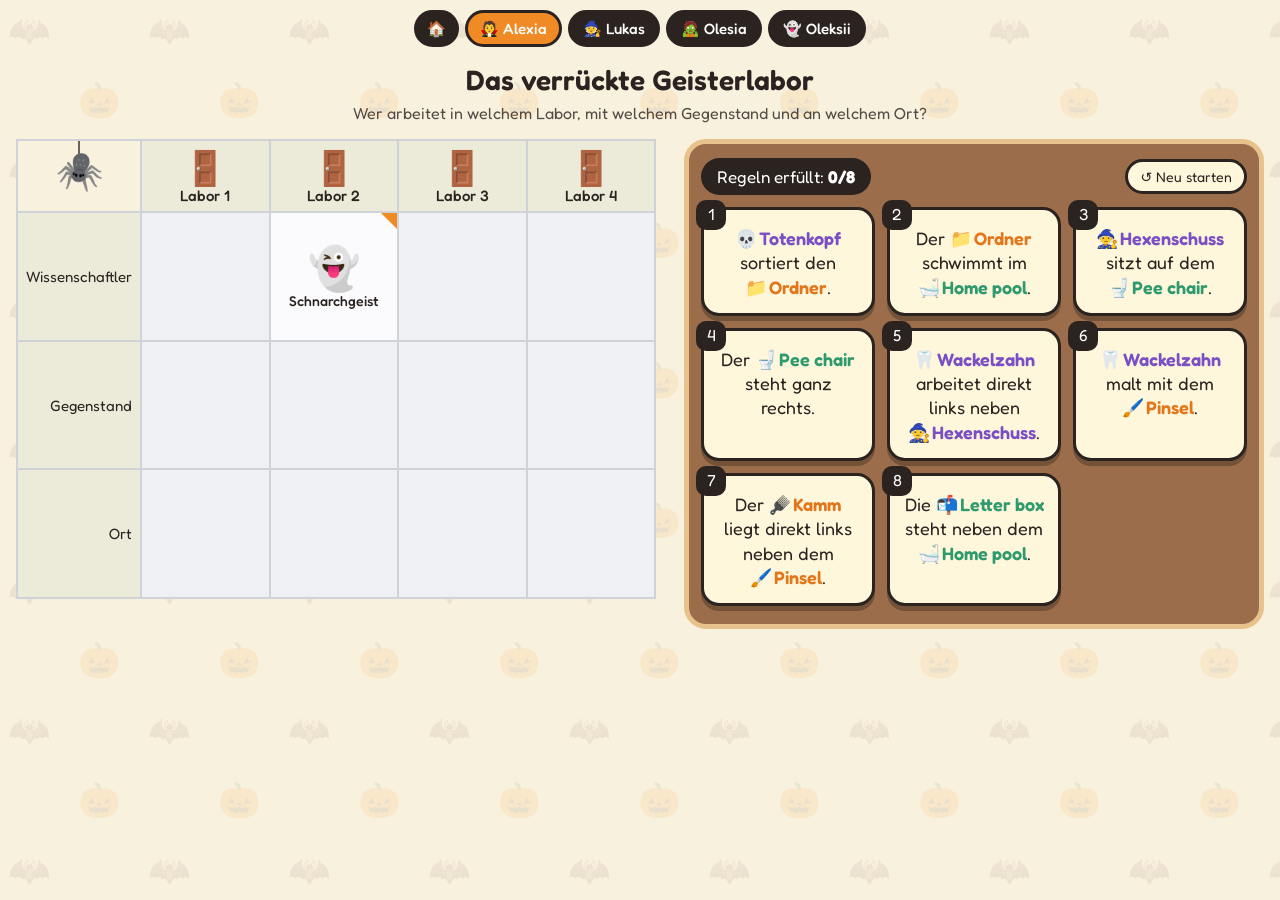
==== alexia.html @ 40b04e19 "Oleksii: new tips, Hirnschmalz and Würfel pre-placed, key in column 1 Pages whose tips are long show" ====
<!doctype html>
<html lang="de">
  <head>
    <meta charset="utf-8" />
    <meta name="viewport" content="width=device-width, initial-scale=1" />
    <title>Rätsel – Alexia</title>
    <link
      rel="stylesheet"
      href="https://fonts.googleapis.com/css2?family=Fredoka:wght@400;500;600&display=swap"
    />
    <link rel="stylesheet" href="css/game.css?v=a1e9c196" />
    <script src="js/menu.js?v=730d5bbb"></script>
    <script src="js/engine.js?v=ef698626"></script>
  </head>
  <body>
    <nav id="menu" class="menu"></nav>
    <main id="game"></main>
    <script>
      const R = LogicGame.rules;
      LogicGame.start({
        id: 'alexia',
        title: 'Das verrückte Geisterlabor',
        intro:
          'Wer arbeitet in welchem Labor, mit welchem Gegenstand ' +
          'und an welchem Ort?',

        // Columns (positions from left to right).
        // "links"/"rechts" in the rules refers to these.
        columns: [
          { label: 'Labor 1', icon: '🚪' },
          { label: 'Labor 2', icon: '🚪' },
          { label: 'Labor 3', icon: '🚪' },
          { label: 'Labor 4', icon: '🚪' },
        ],

        // Rows: every row needs exactly one item per column.
        // Names must be unique. A "|" marks where a long name may wrap
        // (e.g. 'Schrecke|schnecke'); rules use the name without it.
        rows: [
          {
            label: 'Wissenschaftler',
            items: [
              { name: 'Toten|kopf', icon: '💀' },
              { name: 'Schnarch|geist', icon: '👻' },
              { name: 'Wackel|zahn', icon: '🦷' },
              { name: 'Hexen|schuss', icon: '🧙' },
            ],
          },
          {
            label: 'Gegenstand',
            items: [
              { name: 'Ordner', icon: '📁' },
              { name: 'Kamm', icon: '🪮' },
              { name: 'Pinsel', icon: '🖌️' },
              { name: 'Spiegel', icon: '🪞' },
            ],
          },
          {
            label: 'Ort',
            items: [
              { name: 'Home pool', icon: '🛁' },
              { name: 'Letter box', icon: '📬' },
              { name: 'Clothes house', icon: '👗' },
              { name: 'Pee chair', icon: '🚽' },
            ],
          },
        ],

        // Already placed when the game starts: [name, column number].
        given: [['Schnarchgeist', 2]],

        // Rules: text for the kids + check.
        // Item names in the text get highlighted automatically.
        // Helpers: same, notSame, leftOf, rightOf, directlyLeftOf,
        //          directlyRightOf, nextTo, notNextTo, inColumn, notInColumn,
        //          atEdge, notAtEdge, between, all, any, not
        // Custom:  check: s => s.col('Kamm') > 2
        rules: [
          {
            text: 'Totenkopf sortiert den Ordner.',
            check: R.same('Totenkopf', 'Ordner'),
          },
          {
            text: 'Der Ordner schwimmt im Home pool.',
            check: R.same('Ordner', 'Home pool'),
          },
          {
            text: 'Hexenschuss sitzt auf dem Pee chair.',
            check: R.same('Hexenschuss', 'Pee chair'),
          },
          {
            text: 'Der Pee chair steht ganz rechts.',
            check: R.inColumn('Pee chair', 4),
          },
          {
            text: 'Wackelzahn arbeitet direkt links neben Hexenschuss.',
            check: R.directlyLeftOf('Wackelzahn', 'Hexenschuss'),
          },
          {
            text: 'Wackelzahn malt mit dem Pinsel.',
            check: R.same('Wackelzahn', 'Pinsel'),
          },
          {
            text: 'Der Kamm liegt direkt links neben dem Pinsel.',
            check: R.directlyLeftOf('Kamm', 'Pinsel'),
          },
          {
            text: 'Die Letter box steht neben dem Home pool.',
            check: R.nextTo('Letter box', 'Home pool'),
          },
        ],

        // Creature in the top-left cell: spider, bat, pumpkin or ghost.
        mascot: 'spider',

        // Scientist whose column is the key for the next puzzle. It blinks
        // when the puzzle is solved; the sentence is shown in the
        // completion box (tools/check.js checks it matches the column).
        keyColumn: 'Wackelzahn',
        keySentence: 'Wackelzahn malt mit dem Pinsel im Clothes house.',

        winEmoji: '🧪',
        winTitle: 'Rätsel gelöst!',
        winMessage: 'Toll gemacht! Das Abenteuer geht weiter …',
      });
    </script>
  </body>
</html>
---- css/game.css ----
:root {
  --ink: #2b2320;
  --bg: #f8f1de;
  --cream: #fff7dc;
  --cell: #eef0f3;
  --cell-line: #cfd2d6;
  --head: #ecead9;
  --blue: #5b9ee6;
  --blue-soft: #cfe3fa;
  --drawer: #9b6d4a;
  --drawer-edge: #e7c28c;
  --green: #c8f0a6;
  --green-ink: #4d8a2a;
  --red: #e34b4b;
  --orange: #f08a24;
  --purple: #7a4fc4;
  --c0: #7a4fc4;
  --c1: #e2761b;
  --c2: #2f9a6e;
  --c3: #2f7bd0;
  --c4: #c23c7a;
}

* {
  box-sizing: border-box;
}

html {
  -webkit-text-size-adjust: 100%;
}

body {
  margin: 0;
  min-height: 100vh;
  font-family: 'Fredoka', 'Nunito', 'Segoe UI', system-ui, sans-serif;
  color: var(--ink);
  background-color: var(--bg);
  background-image: url('bg.svg');
  -webkit-tap-highlight-color: transparent;
}

button {
  font-family: inherit;
  color: inherit;
}

/* ---------- menu ---------- */
.menu {
  display: flex;
  gap: 6px;
  justify-content: center;
  flex-wrap: wrap;
  padding: 10px 12px;
}
.menu-link {
  display: inline-flex;
  align-items: center;
  gap: 4px;
  padding: 6px 12px;
  border-radius: 999px;
  background: var(--ink);
  color: #fff;
  text-decoration: none;
  font-weight: 500;
  font-size: 15px;
  border: 3px solid var(--ink);
}
.menu-link.active {
  background: var(--orange);
}
.menu-link.home {
  padding: 6px 10px;
}

/* ---------- home ---------- */
.home-main {
  max-width: 560px;
  margin: 0 auto;
  padding: 48px 16px;
  text-align: center;
}
.home-emoji {
  font-size: 84px;
  animation: bob 2.4s ease-in-out infinite;
}
.home-title {
  font-size: 40px;
  margin: 8px 0 4px;
  font-weight: 600;
}
.home-sub {
  font-size: 20px;
  margin: 0 0 28px;
  opacity: 0.75;
}
.kid-picker {
  display: grid;
  grid-template-columns: repeat(2, 1fr);
  gap: 16px;
}
.pick {
  display: flex;
  flex-direction: column;
  align-items: center;
  gap: 6px;
  padding: 22px 12px;
  background: var(--cream);
  border: 4px solid var(--ink);
  border-radius: 22px;
  box-shadow: 0 6px 0 var(--ink);
  text-decoration: none;
  color: var(--ink);
  transition:
    transform 0.12s,
    box-shadow 0.12s;
}
.pick:active {
  transform: translateY(4px);
  box-shadow: 0 2px 0 var(--ink);
}
.pick-icon {
  font-size: 56px;
}
.pick-name {
  font-size: 22px;
  font-weight: 600;
}

@keyframes bob {
  50% {
    transform: translateY(-8px) rotate(-4deg);
  }
}

/* ---------- game ---------- */
#game {
  max-width: 640px;
  margin: 0 auto;
  padding: 0 16px 40px;
}
.game-head {
  text-align: center;
  margin: 6px 0 16px;
}
.game-title {
  font-size: 28px;
  font-weight: 600;
  margin: 0;
}
.game-intro {
  margin: 6px 0 0;
  font-size: 16px;
  opacity: 0.8;
}

.config-warning {
  background: #ffe1e1;
  border: 3px solid var(--red);
  border-radius: 14px;
  padding: 10px 14px;
  margin-bottom: 14px;
  font-size: 15px;
}

.board-wrap {
  position: relative;
}
.board {
  display: grid;
  border: 2px solid var(--cell-line);
  background: var(--cell-line);
  gap: 2px;
}
.corner {
  position: relative;
  overflow: hidden;
  background: var(--bg);
  cursor: pointer;
}

/* ---------- mascot in the top-left cell (one preset per kid) ---------- */
.mascot {
  position: absolute;
  left: 50%;
  top: 50%;
  width: 44px;
  margin: -22px 0 0 -22px;
  display: flex;
  flex-direction: column;
  align-items: center;
}
.mascot-icon {
  font-size: 38px;
  line-height: 1;
}
.boo {
  position: absolute;
  top: 8px;
  left: 6px;
  z-index: 1;
  padding: 2px 8px;
  border: 2px solid var(--ink);
  border-radius: 10px;
  background: #fff;
  font-weight: 600;
  font-size: 15px;
  opacity: 0;
  transform: scale(0.3);
  pointer-events: none;
}
.corner.scare .boo {
  animation: boo 1.4s ease-out;
}
@keyframes boo {
  0% {
    opacity: 0;
    transform: scale(0.3);
  }
  20%,
  75% {
    opacity: 1;
    transform: scale(1) rotate(-6deg);
  }
  100% {
    opacity: 0;
    transform: scale(0.8);
  }
}

/* Spider: hangs on a thread, swings, climbs; click = drop + wiggle */
.mascot-spider .mascot {
  top: 0;
  margin-top: 0;
  transform-origin: top center;
  animation: spider-swing 3.2s ease-in-out infinite;
}
.mascot-thread {
  display: none;
}
.mascot-spider .mascot-thread {
  display: block;
  width: 2px;
  height: 14px;
  background: #6b6259;
  animation: spider-yoyo 5s ease-in-out infinite;
}
.mascot-spider .mascot-icon {
  margin-top: -4px;
}
.mascot-spider.scare .mascot-thread {
  animation: spider-drop 1.4s cubic-bezier(0.2, 1.5, 0.4, 1);
}
.mascot-spider.scare .mascot {
  animation: spider-wiggle 0.25s linear 4;
}
@keyframes spider-swing {
  0%,
  100% {
    transform: rotate(-10deg);
  }
  50% {
    transform: rotate(10deg);
  }
}
@keyframes spider-yoyo {
  0%,
  100% {
    height: 6px;
  }
  50% {
    height: 26px;
  }
}
@keyframes spider-drop {
  0% {
    height: 6px;
  }
  25%,
  75% {
    height: 34px;
  }
  100% {
    height: 14px;
  }
}
@keyframes spider-wiggle {
  0%,
  100% {
    transform: rotate(0);
  }
  25% {
    transform: rotate(-18deg);
  }
  75% {
    transform: rotate(18deg);
  }
}

/* Bat: flaps and flies loops; click = somersault */
.mascot-bat .mascot {
  animation: bat-fly 4.5s ease-in-out infinite;
}
.mascot-bat .mascot-icon {
  animation: bat-flap 0.3s ease-in-out infinite alternate;
}
.mascot-bat.scare .mascot {
  animation: bat-flip 0.9s ease-in-out;
}
@keyframes bat-fly {
  0%,
  100% {
    transform: translate(-30px, 6px) rotate(-10deg);
  }
  25% {
    transform: translate(0, -14px) rotate(8deg);
  }
  50% {
    transform: translate(30px, 6px) rotate(10deg);
  }
  75% {
    transform: translate(0, 14px) rotate(-8deg);
  }
}
@keyframes bat-flap {
  from {
    transform: scaleY(1);
  }
  to {
    transform: scaleY(0.6);
  }
}
@keyframes bat-flip {
  0% {
    transform: translate(0, 0) rotate(0) scale(1);
  }
  50% {
    transform: translate(0, -18px) rotate(180deg) scale(1.3);
  }
  100% {
    transform: translate(0, 0) rotate(360deg) scale(1);
  }
}

/* Pumpkin: hides at the bottom edge and peeks up; click = big jump */
.mascot-pumpkin .mascot {
  top: auto;
  bottom: 0;
  margin-top: 0;
  transform-origin: bottom center;
  animation: pumpkin-peek 5s ease-in-out infinite;
}
.mascot-pumpkin.scare .mascot {
  animation: pumpkin-jump 1.2s ease-out;
}
@keyframes pumpkin-peek {
  0%,
  35%,
  100% {
    transform: translateY(70%);
  }
  45% {
    transform: translateY(-4px) rotate(-8deg);
  }
  55% {
    transform: translateY(-4px) rotate(8deg);
  }
  65% {
    transform: translateY(-4px) rotate(0);
  }
  75% {
    transform: translateY(70%);
  }
}
@keyframes pumpkin-jump {
  0% {
    transform: translateY(70%);
  }
  30% {
    transform: translateY(-30px) rotate(-12deg);
  }
  55% {
    transform: translateY(-2px) scale(1.25, 0.75);
  }
  70% {
    transform: translateY(-10px) scale(0.9, 1.1);
  }
  85% {
    transform: translateY(-2px) scale(1);
  }
  100% {
    transform: translateY(70%);
  }
}

/* Ghost: floats and fades; click = swells and spins */
.mascot-ghost .mascot {
  animation: ghost-float 3.6s ease-in-out infinite;
}
.mascot-ghost.scare .mascot {
  animation: ghost-spook 1.2s ease-in-out;
}
@keyframes ghost-float {
  0%,
  100% {
    transform: translate(-12px, 8px);
    opacity: 0.35;
  }
  50% {
    transform: translate(12px, -10px);
    opacity: 1;
  }
}
@keyframes ghost-spook {
  0% {
    transform: scale(1);
    opacity: 1;
  }
  40% {
    transform: scale(1.6) rotate(20deg);
  }
  70% {
    transform: scale(1.6) rotate(-20deg);
  }
  100% {
    transform: scale(1) rotate(0);
    opacity: 1;
  }
}

.col-head {
  background: var(--head);
  display: flex;
  flex-direction: column;
  align-items: center;
  justify-content: flex-end;
  padding: 8px 2px 6px;
  text-align: center;
}
.col-icon {
  font-size: 34px;
  line-height: 1.1;
}
.col-label {
  font-size: 15px;
  font-weight: 500;
}
.row-head {
  background: var(--head);
  display: flex;
  align-items: center;
  justify-content: flex-end;
  padding: 6px 8px;
  font-size: 15px;
  text-align: right;
  word-break: break-word;
  hyphens: auto;
}
.cell {
  position: relative;
  aspect-ratio: 1 / 1;
  min-height: 64px;
  border: 0;
  padding: 2px;
  background: var(--cell);
  cursor: pointer;
  display: flex;
  align-items: center;
  justify-content: center;
}
.cell:not(.filled):hover {
  background: #e3e8ef;
}
.cell.filled {
  cursor: default;
  background: #fbfbfd;
}
.cell.selected {
  background: var(--blue-soft);
  outline: 4px solid var(--blue);
  outline-offset: -4px;
  z-index: 2;
}
.cell.given::after {
  content: '';
  position: absolute;
  top: 0;
  right: 0;
  border-style: solid;
  border-width: 0 16px 16px 0;
  border-color: transparent var(--orange) transparent transparent;
}
.cell.shake {
  animation: shake 0.45s;
}

.piece {
  display: flex;
  flex-direction: column;
  align-items: center;
  gap: 2px;
  min-width: 0;
}
.piece.pop {
  animation: pop 0.45s cubic-bezier(0.2, 1.6, 0.4, 1);
}
.piece-icon {
  font-size: clamp(26px, 8vw, 42px);
  line-height: 1.1;
}
.piece-name {
  font-size: 15px;
  font-weight: 500;
  text-align: center;
  line-height: 1.1;
  max-width: 100%;
  hyphens: manual;
  overflow-wrap: anywhere;
}
.piece-name.small {
  font-size: clamp(11px, 3vw, 14px);
}

/* ---------- popup ---------- */
.popup {
  position: absolute;
  z-index: 10;
  background: var(--blue);
  border-radius: 18px;
  padding: 8px;
  box-shadow: 0 10px 24px rgba(0, 0, 0, 0.25);
  max-width: 100%;
  opacity: 0;
  transform: translateY(-6px) scale(0.96);
  transition:
    opacity 0.15s,
    transform 0.15s;
}
.popup.above {
  transform: translateY(6px) scale(0.96);
}
.popup.open {
  opacity: 1;
  transform: none;
}
.popup-arrow {
  position: absolute;
  top: -12px;
  width: 0;
  height: 0;
  margin-left: -14px;
  border-left: 14px solid transparent;
  border-right: 14px solid transparent;
  border-bottom: 14px solid var(--blue);
}
.popup.above .popup-arrow {
  top: auto;
  bottom: -12px;
  border-bottom: 0;
  border-top: 14px solid var(--blue);
}
.popup-tiles {
  display: flex;
  flex-wrap: wrap;
  gap: 8px;
  justify-content: center;
}
.tile {
  position: relative;
  width: 96px;
  min-height: 96px;
  padding: 8px 5px;
  background: var(--cream);
  border: 3px solid var(--ink);
  border-radius: 14px;
  cursor: pointer;
  display: flex;
  flex-direction: column;
  align-items: center;
  justify-content: center;
  gap: 4px;
  transition: transform 0.1s;
}
.tile:not(:disabled):hover {
  transform: translateY(-2px);
}
.tile:not(:disabled):active {
  transform: scale(0.95);
}
.tile.wrong {
  background: #ffc9c9;
  border-color: var(--red);
  animation: shake 0.5s;
}
.tile.crossed {
  opacity: 0.45;
  cursor: not-allowed;
}
.tile.crossed::after {
  content: '✕';
  position: absolute;
  inset: 0;
  display: flex;
  align-items: center;
  justify-content: center;
  font-size: 64px;
  color: var(--red);
  font-weight: 600;
}

/* ---------- rules drawer ---------- */
.drawer {
  margin-top: 26px;
  background: var(--drawer);
  border: 5px solid var(--drawer-edge);
  border-radius: 22px;
  padding: 14px 12px 18px;
}
.drawer-bar {
  display: flex;
  align-items: center;
  justify-content: space-between;
  gap: 10px;
  margin-bottom: 12px;
}
.rule-counter {
  background: var(--ink);
  color: #fff;
  border-radius: 999px;
  padding: 8px 16px;
  font-size: 17px;
}
.reset-btn {
  background: var(--cream);
  border: 3px solid var(--ink);
  border-radius: 999px;
  padding: 6px 12px;
  font-size: 14px;
  cursor: pointer;
}
.rules {
  display: grid;
  grid-template-columns: repeat(auto-fill, minmax(170px, 1fr));
  gap: 12px;
}
.rules.long {
  grid-template-columns: repeat(auto-fill, minmax(240px, 1fr));
}
.rules.long .rule {
  font-size: 16px;
  padding: 14px 12px 12px;
}
.rule {
  position: relative;
  background: var(--cream);
  border: 3px solid var(--ink);
  border-radius: 18px;
  box-shadow: 0 5px 0 rgba(0, 0, 0, 0.25);
  padding: 16px 12px 14px;
  font-size: 18px;
  line-height: 1.35;
  text-align: center;
}
.rule-num {
  position: absolute;
  top: -10px;
  left: -8px;
  width: 30px;
  height: 30px;
  border-radius: 10px;
  background: var(--ink);
  color: #fff;
  font-size: 16px;
  display: flex;
  align-items: center;
  justify-content: center;
}
.rule-check {
  display: none;
  position: absolute;
  top: -14px;
  right: -6px;
  font-size: 30px;
  font-weight: 600;
  color: var(--green-ink);
  text-shadow:
    0 0 3px #fff,
    0 0 3px #fff;
}
/* Image icons scale with the text like emoji do. */
.icon-img {
  display: inline-block;
  width: 1.15em;
  height: 1.15em;
  vertical-align: -0.2em;
}
.tag {
  font-weight: 600;
  hyphens: manual;
}
.tag-icon {
  margin-right: 2px;
}
.tag.c0 {
  color: var(--c0);
}
.tag.c1 {
  color: var(--c1);
}
.tag.c2 {
  color: var(--c2);
}
.tag.c3 {
  color: var(--c3);
}
.tag.c4 {
  color: var(--c4);
}

.rule.met {
  background: var(--green);
  border-color: #7fc651;
}
.rule.met .rule-text {
  opacity: 0.55;
  text-decoration: line-through;
  text-decoration-thickness: 2px;
}
.rule.met .rule-check {
  display: block;
}
.rule.met .rule-num {
  background: var(--green-ink);
}
.rule.just-met {
  animation: pop 0.5s cubic-bezier(0.2, 1.6, 0.4, 1);
}

.rule.violated {
  background: #ffd1d1;
  border-color: var(--red);
  box-shadow:
    0 0 0 5px rgba(227, 75, 75, 0.45),
    0 5px 0 rgba(0, 0, 0, 0.25);
  animation: shake 0.5s 2;
}
.rule.violated .rule-num {
  background: var(--red);
}

/* ---------- toast ---------- */
.toast {
  position: fixed;
  left: 50%;
  bottom: 20px;
  z-index: 50;
  max-width: calc(100% - 32px);
  transform: translate(-50%, calc(100% + 40px));
  visibility: hidden;
  background: var(--ink);
  color: #fff;
  padding: 12px 18px;
  border-radius: 16px;
  font-size: 17px;
  text-align: center;
  transition:
    transform 0.3s cubic-bezier(0.2, 1.4, 0.4, 1),
    visibility 0.3s;
  pointer-events: none;
}
.toast.show {
  transform: translate(-50%, 0);
  visibility: visible;
}

/* ---------- win ---------- */
.win-overlay {
  position: fixed;
  inset: 0;
  z-index: 60;
  background: rgba(30, 16, 40, 0.6);
  display: flex;
  align-items: center;
  justify-content: center;
  padding: 16px;
  animation: fade 0.3s;
}
.win-box {
  background: var(--cream);
  border: 4px solid var(--ink);
  border-radius: 26px;
  box-shadow: 0 8px 0 var(--ink);
  position: relative;
  padding: 24px 22px;
  max-width: 420px;
  text-align: center;
  animation: pop 0.5s cubic-bezier(0.2, 1.6, 0.4, 1);
}
.win-emoji {
  font-size: 72px;
  animation: bob 2s ease-in-out infinite;
}
.win-box h2 {
  margin: 6px 0;
  font-size: 30px;
}
.win-box p {
  font-size: 20px;
  margin: 8px 0 4px;
}
.win-close {
  position: absolute;
  top: 10px;
  right: 10px;
  width: 40px;
  height: 40px;
  border-radius: 50%;
  background: var(--orange);
  color: #fff;
  border: 3px solid var(--ink);
  font-size: 18px;
  font-weight: 600;
  line-height: 1;
  cursor: pointer;
  display: flex;
  align-items: center;
  justify-content: center;
}
/* Key column: blinks golden when the puzzle is solved */
.cell.key-blink,
.col-head.key-blink {
  animation: key-blink 0.65s ease-in-out 4;
}
@keyframes key-blink {
  50% {
    background: #ffd84d;
    box-shadow: inset 0 0 0 4px var(--orange);
  }
}
.key-box {
  margin: 14px 0 4px;
  padding: 10px 14px;
  background: #fff3c4;
  border: 3px dashed var(--orange);
  border-radius: 16px;
}
.key-title {
  font-weight: 600;
  font-size: 17px;
  margin-bottom: 6px;
}
.key-sentence {
  font-size: 19px;
  line-height: 1.4;
}
.confetti {
  position: fixed;
  top: -60px;
  z-index: 70;
  pointer-events: none;
  animation: fall linear forwards;
}

@keyframes shake {
  0%,
  100% {
    transform: translateX(0);
  }
  20% {
    transform: translateX(-8px) rotate(-2deg);
  }
  40% {
    transform: translateX(7px) rotate(2deg);
  }
  60% {
    transform: translateX(-5px);
  }
  80% {
    transform: translateX(4px);
  }
}
@keyframes pop {
  0% {
    transform: scale(0.4);
    opacity: 0;
  }
  100% {
    transform: scale(1);
    opacity: 1;
  }
}
@keyframes fade {
  from {
    opacity: 0;
  }
}
@keyframes fall {
  to {
    transform: translateY(calc(100vh + 120px)) rotate(540deg);
  }
}

/* Wide screens: rules to the right of the board,
   so both are visible without scrolling. */
@media (min-width: 1000px) {
  #game {
    max-width: 1280px;
  }
  .play {
    display: grid;
    grid-template-columns: minmax(480px, 640px) minmax(360px, 1fr);
    gap: 28px;
    align-items: start;
  }
  .drawer {
    margin-top: 0;
    position: sticky;
    top: 12px;
    max-height: calc(100vh - 24px);
    overflow-y: auto;
  }
}

@media (max-width: 480px) {
  .tile {
    width: 78px;
    min-height: 80px;
  }
  .rule {
    font-size: 16px;
  }
  .rules {
    grid-template-columns: repeat(2, 1fr);
  }
  .row-head {
    font-size: 12px;
    padding: 4px;
  }
  .col-label {
    font-size: 12px;
  }
  .col-icon {
    font-size: 26px;
  }
}
@media (prefers-reduced-motion: reduce) {
  *,
  *::before,
  *::after {
    animation-duration: 0.01ms !important;
    transition-duration: 0.01ms !important;
  }
}
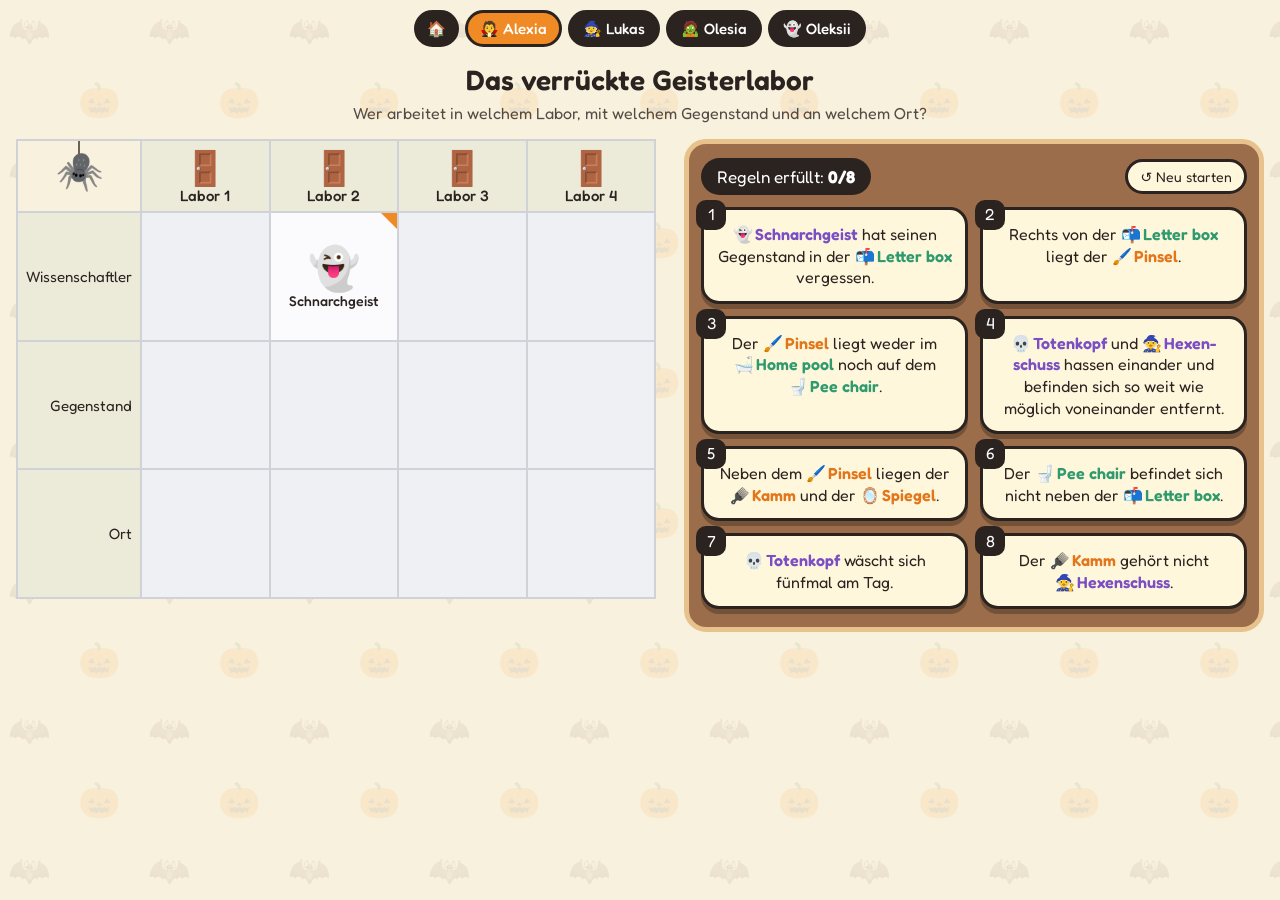
==== commit ef0a75e9: "Alexia: new tips and key in column 1 (Totenkopf) Also use the wider two-column rule cards from an av" ====
--- a/alexia.html
+++ b/alexia.html
@@ -10,7 +10,7 @@
     />
     <link rel="stylesheet" href="css/game.css?v=a1e9c196" />
     <script src="js/menu.js?v=730d5bbb"></script>
-    <script src="js/engine.js?v=ef698626"></script>
+    <script src="js/engine.js?v=9b480f06"></script>
   </head>
   <body>
     <nav id="menu" class="menu"></nav>
@@ -77,36 +77,49 @@
         // Custom:  check: s => s.col('Kamm') > 2
         rules: [
           {
-            text: 'Totenkopf sortiert den Ordner.',
-            check: R.same('Totenkopf', 'Ordner'),
+            text:
+              'Schnarchgeist hat seinen Gegenstand in der Letter box ' +
+              'vergessen.',
+            check: R.same('Schnarchgeist', 'Letter box'),
           },
           {
-            text: 'Der Ordner schwimmt im Home pool.',
-            check: R.same('Ordner', 'Home pool'),
+            text: 'Rechts von der Letter box liegt der Pinsel.',
+            check: R.directlyRightOf('Pinsel', 'Letter box'),
           },
           {
-            text: 'Hexenschuss sitzt auf dem Pee chair.',
-            check: R.same('Hexenschuss', 'Pee chair'),
+            text: 'Der Pinsel liegt weder im Home pool noch auf dem Pee chair.',
+            check: R.all(
+              R.notSame('Pinsel', 'Home pool'),
+              R.notSame('Pinsel', 'Pee chair'),
+            ),
           },
           {
-            text: 'Der Pee chair steht ganz rechts.',
-            check: R.inColumn('Pee chair', 4),
+            text:
+              'Totenkopf und Hexenschuss hassen einander und befinden sich ' +
+              'so weit wie möglich voneinander entfernt.',
+            // One in the first column, the other in the last.
+            check: s =>
+              Math.abs(s.col('Totenkopf') - s.col('Hexenschuss')) === 3,
           },
           {
-            text: 'Wackelzahn arbeitet direkt links neben Hexenschuss.',
-            check: R.directlyLeftOf('Wackelzahn', 'Hexenschuss'),
+            text: 'Neben dem Pinsel liegen der Kamm und der Spiegel.',
+            check: R.all(
+              R.nextTo('Kamm', 'Pinsel'),
+              R.nextTo('Spiegel', 'Pinsel'),
+            ),
           },
           {
-            text: 'Wackelzahn malt mit dem Pinsel.',
-            check: R.same('Wackelzahn', 'Pinsel'),
+            text: 'Der Pee chair befindet sich nicht neben der Letter box.',
+            check: R.notNextTo('Pee chair', 'Letter box'),
           },
           {
-            text: 'Der Kamm liegt direkt links neben dem Pinsel.',
-            check: R.directlyLeftOf('Kamm', 'Pinsel'),
+            text: 'Totenkopf wäscht sich fünfmal am Tag.',
+            // He is at the Home pool (the bathtub).
+            check: R.same('Totenkopf', 'Home pool'),
           },
           {
-            text: 'Die Letter box steht neben dem Home pool.',
-            check: R.nextTo('Letter box', 'Home pool'),
+            text: 'Der Kamm gehört nicht Hexenschuss.',
+            check: R.notSame('Kamm', 'Hexenschuss'),
           },
         ],
 
@@ -116,8 +129,8 @@
         // Scientist whose column is the key for the next puzzle. It blinks
         // when the puzzle is solved; the sentence is shown in the
         // completion box (tools/check.js checks it matches the column).
-        keyColumn: 'Wackelzahn',
-        keySentence: 'Wackelzahn malt mit dem Pinsel im Clothes house.',
+        keyColumn: 'Totenkopf',
+        keySentence: 'Totenkopf sortiert den Ordner im Home pool.',
 
         winEmoji: '🧪',
         winTitle: 'Rätsel gelöst!',
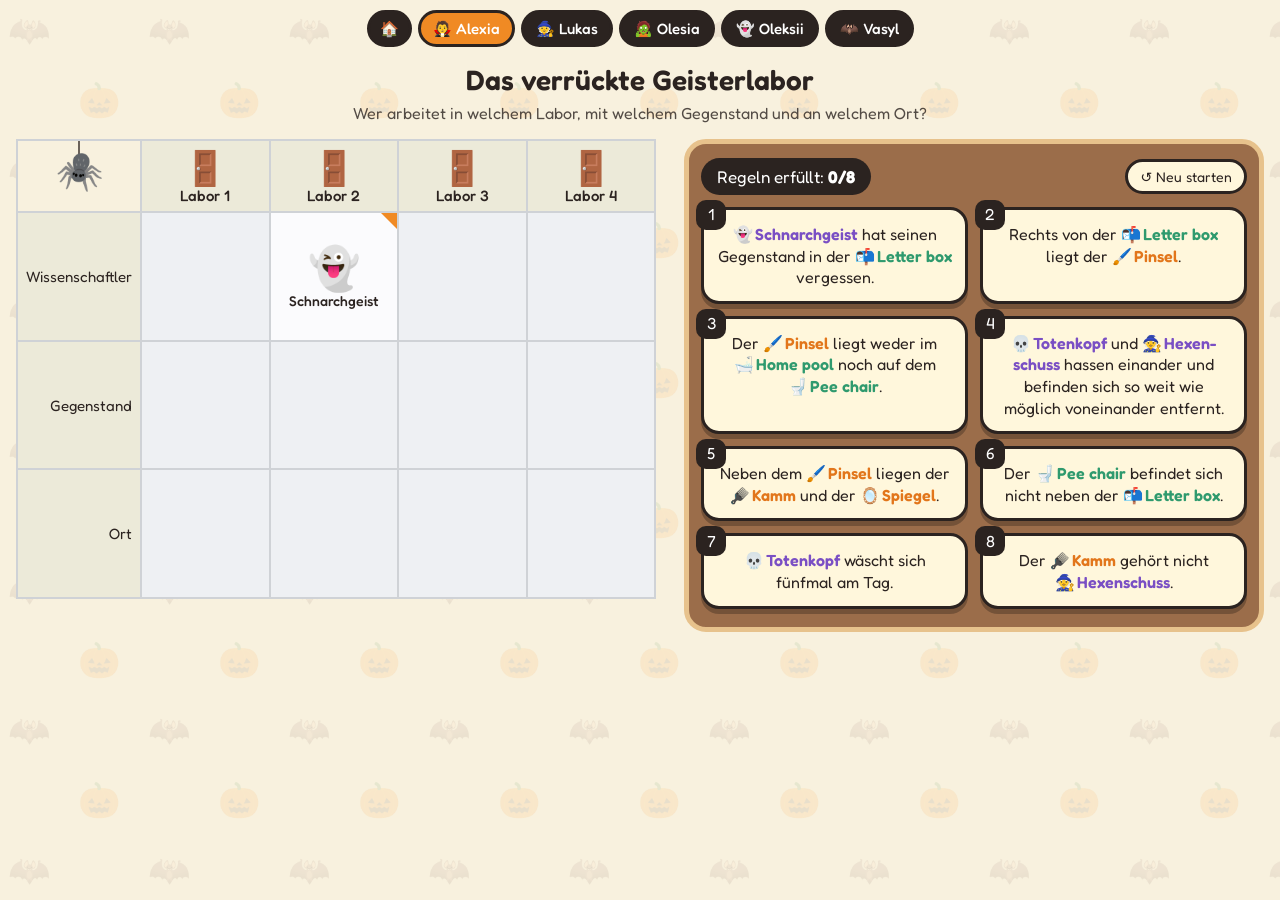
==== commit 4ca3851f: "Vasyl: seven picture puzzles without any text A new picture-only game for a kid who doesn't read or " ====
--- a/alexia.html
+++ b/alexia.html
@@ -8,9 +8,9 @@
       rel="stylesheet"
       href="https://fonts.googleapis.com/css2?family=Fredoka:wght@400;500;600&display=swap"
     />
-    <link rel="stylesheet" href="css/game.css?v=a1e9c196" />
-    <script src="js/menu.js?v=730d5bbb"></script>
-    <script src="js/engine.js?v=9b480f06"></script>
+    <link rel="stylesheet" href="css/game.css?v=d6938d17" />
+    <script src="js/menu.js?v=20f97f17"></script>
+    <script src="js/engine.js?v=a213caec"></script>
   </head>
   <body>
     <nav id="menu" class="menu"></nav>
--- a/css/game.css
+++ b/css/game.css
@@ -467,6 +467,49 @@
   align-items: center;
   justify-content: center;
 }
+/* Last empty cell of a row: golden sparkles twinkle now and then */
+.sparkle {
+  position: absolute;
+  z-index: 1;
+  color: #f5b301;
+  line-height: 1;
+  pointer-events: none;
+  transform: translate(-50%, -50%) scale(0);
+  filter: drop-shadow(0 0 2px #fff3b0) drop-shadow(0 0 6px #ffc61a);
+  animation: twinkle 1.1s ease-in-out forwards;
+}
+@keyframes twinkle {
+  0% {
+    transform: translate(-50%, -50%) scale(0) rotate(0deg);
+    opacity: 0;
+  }
+  45% {
+    transform: translate(-50%, -50%) scale(1) rotate(45deg);
+    opacity: 1;
+  }
+  100% {
+    transform: translate(-50%, -50%) scale(0) rotate(90deg);
+    opacity: 0;
+  }
+}
+.cell.magic::before {
+  content: '';
+  position: absolute;
+  inset: 0;
+  pointer-events: none;
+  background: radial-gradient(
+    circle,
+    rgba(255, 214, 102, 0.35),
+    transparent 70%
+  );
+  opacity: 0;
+  animation: magic-glow 1.8s ease-in-out;
+}
+@keyframes magic-glow {
+  50% {
+    opacity: 1;
+  }
+}
 .cell:not(.filled):hover {
   background: #e3e8ef;
 }
@@ -730,9 +773,6 @@
 }
 .rule.met .rule-num {
   background: var(--green-ink);
-}
-.rule.just-met {
-  animation: pop 0.5s cubic-bezier(0.2, 1.6, 0.4, 1);
 }
 
 .rule.violated {
